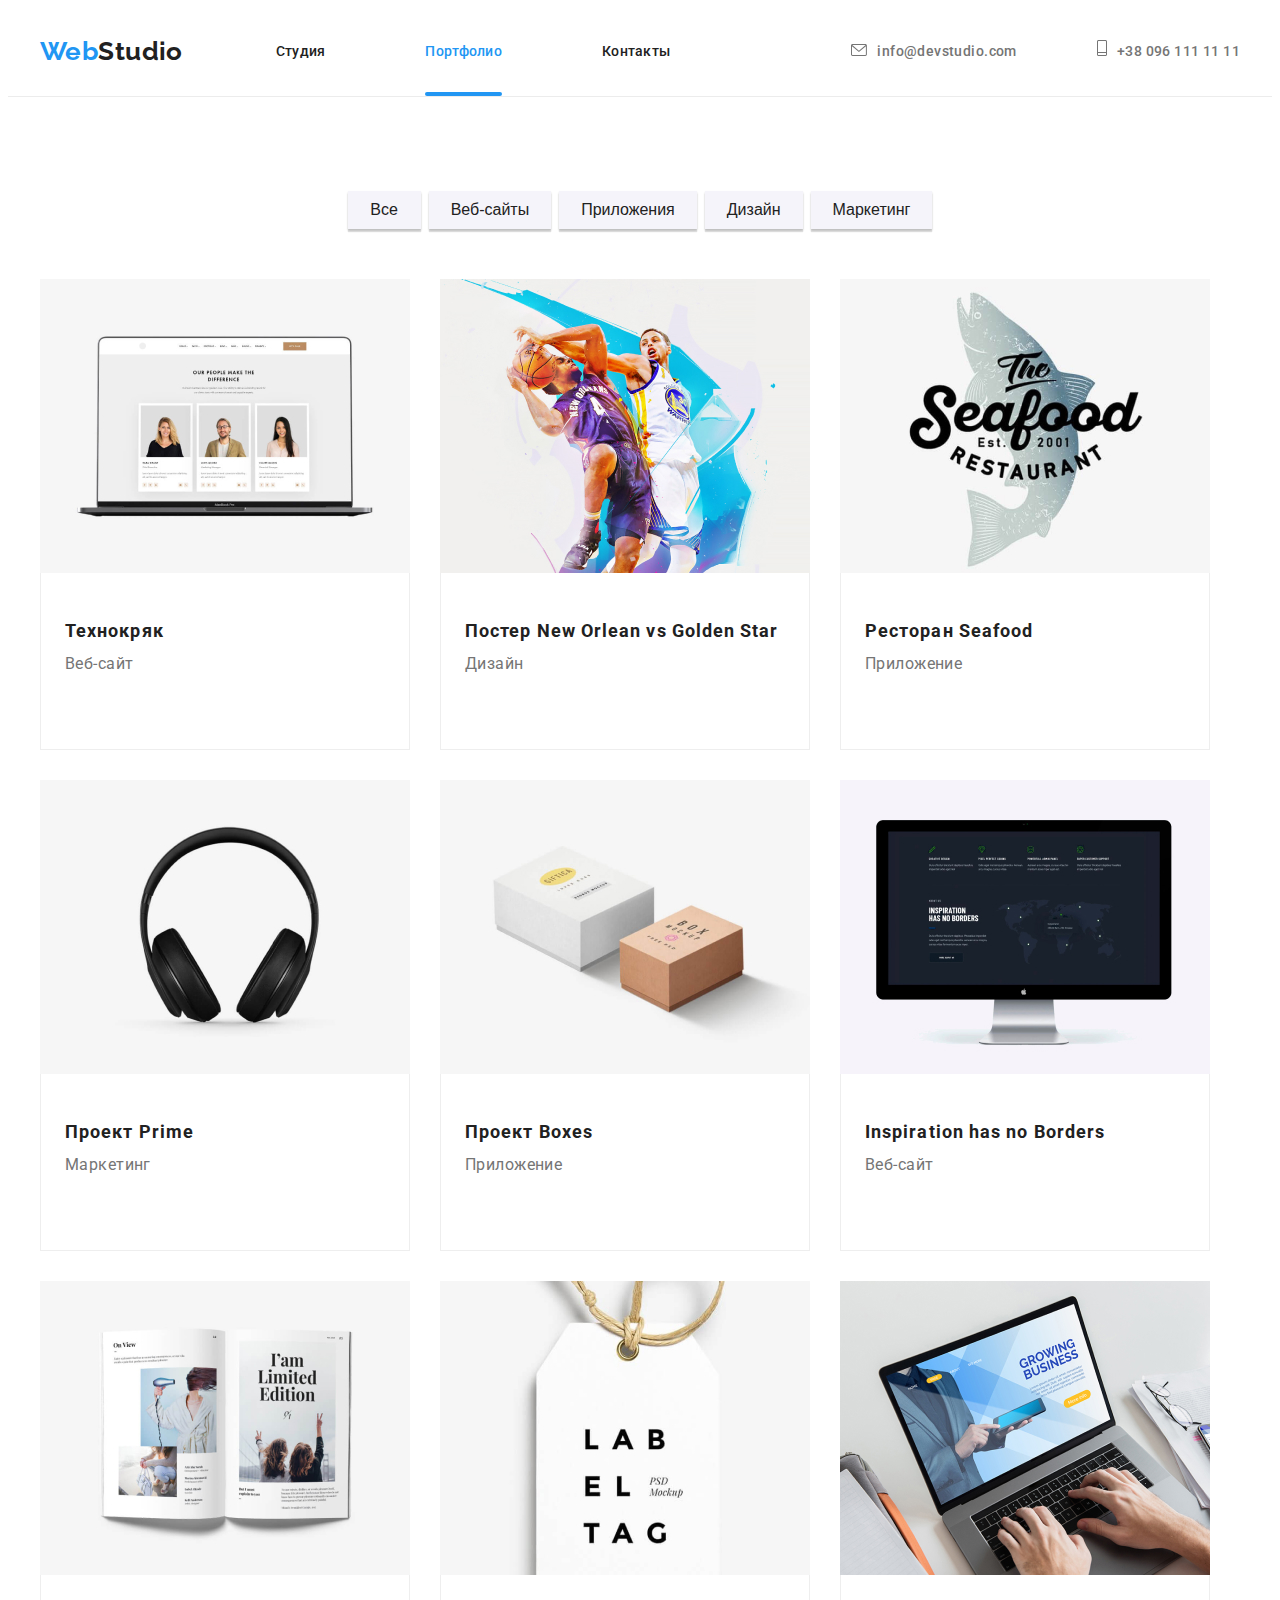
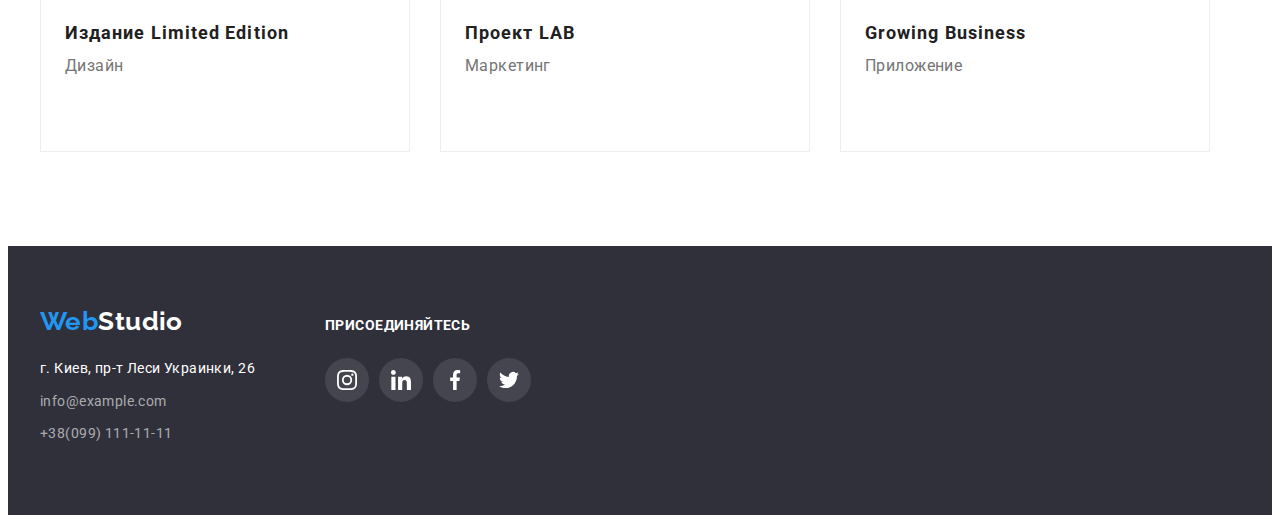
==== portfolio.html @ 969b807a "Added files" ====
<!DOCTYPE html>
<html lang="ru">
<head>
    <meta charset="UTF-8">
    <meta name="viewport" content="width=device-width, initial-scale=1.0">
    <title>Portfolio</title>
    <link href="https://fonts.googleapis.com/css2?family=Roboto:wght@400;700;900&display=swap" rel="stylesheet">
    <link href="https://fonts.googleapis.com/css2?family=Raleway:wght@700&display=swap" rel="stylesheet">
    <link rel="stylesheet" href="https://cdnjs.cloudflare.com/ajax/libs/modern-normalize/1.0.0/modern-normalize.min.css" integrity="sha512-ISS7cAi1PEhQ8jnbJpJZMd29NlhNj4AWYyLOSp2CE/CsHxTCu+r+t0D2yoJudVrd0/8fTVPUVDzY5Tvli75u/g==" crossorigin="anonymous" />
    <link rel="stylesheet" href="./css/styles.css" />
</head>
<body>
    <header class="header">
   
        <div class="container header-container">
           <!--Навигация-->
            <nav class="navigation">
              <a href="./index.html" class="link">
             <p class="link logo" lang="en"><span class="logo-part">Web</span>Studio</p>
           </a>
       
           <ul class="site-nav list">
             <li class="menu-item"><a href="./index.html" class="link menu-link">Студия</a></li>
             <li class="menu-item"><a href="./portfolio.html" class="link menu-link"><span class="current">Портфолио</span></a></li>
             <li class="menu-item"><a href="#footer" class="link menu-link">Контакты</a></li>
           </ul>
           </nav> 
           
           <ul class="auth-nav list">
             <li class="menu-item"><a href="mailto:info@devstudio.com" class="link contact-link">
               <svg class="email-icon" width="16" height="12">
                 <use xlink:href="./images/spritenew.svg#icon-envelope"></use>
               </svg>info@devstudio.com</a></li>
             <li class="menu-item"><a href="tel:380961111111" class="link contact-link">
               <svg class="email-icon" width="10" height="16"> 
                 <use xlink:href="./images/spritenew.svg#icon-phone"></use>
               </svg>+38 096 111 11 11</a></li>
           </ul>
         
        </div>
       </header>
      
    <main>
       
    <section class="our-projects">
        <div class="container container-top">
            
     <!--Кнопки для разделов-->
        
            <h1 class="visually-hidden">Кнопки навигации для разделов</h1>
            <ul class="list filter-box">
                   <li class="item"><button type="button" class="link filter-button">Все</button></li>
                   <li class="item"><button type="button" class="link filter-button">Веб-сайты</button></li>
                   <li class="item"><button type="button" class="link filter-button">Приложения</button></li>
                   <li class="item"><button type="button" class="link filter-button">Дизайн</button></li>
                   <li class="item"><button type="button" class="link filter-button">Маркетинг</button></li>
               </ul> 
        </div>
       
                
    <!--Наши проекты с фото-->
       <div class="container">
       <h2 class="visually-hidden">Наши проекты</h2>

     
       <ul class="list project-list">
       <li class="our-project-card">
           <a href="" class="link">
           <div class="portfolio-thumb">
             <img src="./images/techno.jpg" alt="Фото сайта">
             <p class="portfolio-overlay">Технокряк это современная площадка распространения коронавируса. Компании используют эту платформу для цифрового
            шпионажа и атак на защищённые сервера конкурентов.</p>
        </div>
        </a>
        <div class="project-card-content">
              <h3 class="title our-project-title">Технокряк</h3>
              <p class="our-project-topic">Веб-сайт</p>
        </div>                        
      </li>
     
      <li class="our-project-card">
          <a href="" class="link"> 
            <div class="portfolio-thumb">
              <img src="./images/poster.jpg" alt="Постер с баскетболистами">
              <p class="portfolio-overlay">Технокряк это современная площадка распространения коронавируса. Компании используют эту платформу для цифрового
                шпионажа и атак на защищённые сервера конкурентов.</p>
              </div>
          </a>
          <div class="project-card-content">
              <h3 class="title our-project-title">Постер New Orlean vs Golden Star</h3>
              <p class="our-project-topic">Дизайн</p>
          </div>                        
      </li>

      <li class="our-project-card">
          <a href="" class="link">
            <div class="portfolio-thumb">
              <img src="./images/seafood.jpg" alt="Лого ресторана">
              <p class="portfolio-overlay">Технокряк это современная площадка распространения коронавируса. Компании используют эту платформу для цифрового
                шпионажа и атак на защищённые сервера конкурентов.</p>
              </div>
          </a>
          <div class="project-card-content">
              <h3 class="title our-project-title">Ресторан Seafood</h3>
              <p class="our-project-topic">Приложение</p>
          </div>                        
      </li>

      <li class="our-project-card">
          <a href="" class="link">
            <div class="portfolio-thumb">
              <img src="./images/prime.jpg" alt="Черные наушники">
              <p class="portfolio-overlay">Технокряк это современная площадка распространения коронавируса. Компании используют эту платформу для цифрового
                шпионажа и атак на защищённые сервера конкурентов.</p>
              </div>
          </a>
          <div class="project-card-content">
              <h3 class="title our-project-title">Проект Prime</h3>
              <p class="our-project-topic">Маркетинг</p>
          </div>                        
      </li>

      <li class="our-project-card">
          <a href="" class="link">
            <div class="portfolio-thumb">
              <img src="./images/boxes.jpg" alt="Две коробки">
              <p class="portfolio-overlay">Технокряк это современная площадка распространения коронавируса. Компании используют эту платформу для цифрового
                шпионажа и атак на защищённые сервера конкурентов.</p>
              </div>
          </a>
          <div class="project-card-content">
              <h3 class="title our-project-title">Проект Boxes</h3>
              <p class="our-project-topic">Приложение</p>
          </div>                        
      </li>

      <li class="our-project-card">
          <a href="" class="link">
            <div class="portfolio-thumb">
              <img src="./images/inspiration.jpg" alt="Монитор компьютера">
              <p class="portfolio-overlay">Технокряк это современная площадка распространения коронавируса. Компании используют эту платформу для цифрового
                шпионажа и атак на защищённые сервера конкурентов.</p>
              </div>
          </a>
          <div class="project-card-content">
              <h3 class="title our-project-title">Inspiration has no Borders</h3>
              <p class="our-project-topic">Веб-сайт</p>
          </div>                        
      </li>

      <li class="our-project-card">
          <a href="" class="link">
            <div class="portfolio-thumb">
              <img src="./images/limited.jpg" alt="Журнал">
              <p class="portfolio-overlay">Технокряк это современная площадка распространения коронавируса. Компании используют эту платформу для цифрового
                шпионажа и атак на защищённые сервера конкурентов.</p>
              </div>
          </a>
          <div class="project-card-content">
              <h3 class="title our-project-title">Издание Limited Edition</h3>
              <p class="our-project-topic">Дизайн</p>
          </div>
      </li>

      <li class="our-project-card">
          <a href="" class="link">
            <div class="portfolio-thumb">
              <img src="./images/lab.jpg" alt="Бирка на веревочке">
              <p class="portfolio-overlay">Технокряк это современная площадка распространения коронавируса. Компании используют эту платформу для цифрового
                шпионажа и атак на защищённые сервера конкурентов.</p>
              </div>
          </a>
          <div class="project-card-content">
              <h3 class="title our-project-title">Проект LAB</h3>
              <p class="our-project-topic">Маркетинг</p>
          </div>
      </li>

      <li class="our-project-card">
          <a href="" class="link">
            <div class="portfolio-thumb">
              <img src="./images/business.jpg" alt="Человек печатает текст на ноутбуке">
              <p class="portfolio-overlay">Технокряк это современная площадка распространения коронавируса. Компании используют эту платформу для цифрового
                шпионажа и атак на защищённые сервера конкурентов.</p>
              </div>
          </a>
          <div class="project-card-content">
              <h3 class="title our-project-title">Growing Business</h3>
              <p class="our-project-topic">Приложение</p>
          </div>
      </li>

  </ul>
       
    </div>
  
            
</section>
    
</main>

    
    <!--Подвал сайта--> 
    <footer class="dark-background footer-box" id="footer">
        <div class="container footer-container">
        <div>
          <!--Логотип-->
          <a href="./index.html" class="link"> </a>
          <p class="link footer-logo" lang="en"><span class="logo-part">Web</span>Studio</p>
    
         <!--Адрес-->
        <address class="footer-address">
          <ul class="list">
          <li>
            <p class="link">г. Киев, пр-т Леси Украинки, 26</p>
          </li>
           <li class="footer-contacts">
             <a id="email" class="link list" href="mailto:info@example.com">info@example.com</a>
            </li> 
           <li class="footer-contacts"> 
             <a id="tel" class="link list" href="tel:+380991111111">+38(099) 111-11-11</a>
            </li>
          </ul>
  
        </address>
      </div>
          
  
        <!--Присоединяйтесь-->
        
        <div class="join-us">
          <h3 class="title-join-us">Присоединяйтесь</h3>
          <ul class="list social-box-footer">
            <li class="social-list">
              <a href="https://instagram.com" class="socialmedia footer">
                <svg class="socialmedia-icon">
                <use xlink:href="./images/spritenew.svg#icon-instagram"></use>
            </svg></a>
            </li>
            
            <li class="social-list">
              <a href="https://twitter.com" class="socialmedia footer">
                <svg class="socialmedia-icon">
                <use xlink:href="./images/spritenew.svg#icon-twitter"></use>
            </svg></a>
            </li>
    
            <li class="social-list"> 
              <a href="https://facebook.com" class="socialmedia footer">
                <svg class="socialmedia-icon">
                <use xlink:href="./images/spritenew.svg#icon-facebook"></use>
            </svg></a>
            </li>
    
            <li class="social-list">
              <a href="https://linkedin.com" class="socialmedia footer">
                <svg class="socialmedia-icon">
                <use xlink:href="./images/spritenew.svg#icon-linkedin"></use>
            </svg></a>
            </li>
          </ul>
    
        </div>
      </div>
  
      </footer>
     
       
</body>
</html>
---- css/styles.css ----
:root {
  --main-text-color: #757575;
  --accent-color: rgb(33, 150, 243);
  --title-color: #212121;
  --white: #ffffff;
  --dark-background: #2f303a;
  --footer-contacts: rgba(255, 255, 255, 0.6);
  --button: #f5f4fa;
  --icon-color: #afb1b8;
}

html {
  box-sizing: border-box;
}

body {
  font-family: "Roboto", sans-serif;
  font-size: 14px;
  line-height: 1.71;
  letter-spacing: 0.03em;
  color: var(--main-text-color);
  background-color: var(--white);
}

address {
  font-style: normal;
}

img {
  display: block;
  max-width: 100%;
  height: auto;
}
h1,
h2,
h3,
p {
  margin: 0;
}

p {
  margin-bottom: 50px;
}

/*Скрытые заголовки*/
.visually-hidden {
  position: absolute !important;
  clip: rect(1px 1px 1px 1px);
  clip: rect(1px, 1px, 1px, 1px);
  padding: 0 !important;
  border: 0 !important;
  height: 1px !important;
  width: 1px !important;
  overflow: hidden;
}

/*Контейнер для секций НЕ ТРОГАТЬ БОЛЬШЕ*/
.container {
  width: 1200px;
  padding-left: 15px;
  padding-right: 15px;
  margin-right: auto;
  margin-left: auto;
}

/*Список без маркеров*/
.list {
  margin: 0;
  padding: 0;
  list-style: none;
}

/*Ссылка*/
.link {
  color: var(--title-color);
  text-decoration: none;
}

.link:hover,
.link:focus {
  color: var(--accent-color);
  text-decoration: underline;
  transition-duration: 250ms;
  transition-timing-function: cubic-bezier(0.4, 0, 0.2, 1);
}

/*Header*/
.header {
  align-items: center;
  background-color: var(--white);
  border-bottom: 1px solid #ececec;
}

.header .logo {
  margin-right: 93px;
}

.header-container {
  display: flex;
  justify-content: flex-end;
  align-items: center;

  min-height: 80px;
}

/*Логотип*/
.logo {
  margin-bottom: 0;
  padding-top: 24px;
  padding-bottom: 25px;

  font-family: Raleway;
  font-style: normal;
  font-weight: bold;
  font-size: 26px;
  line-height: 1.19;
  color: var(--title-color);
}

.logo-part {
  color: var(--accent-color);
}

/* Навигация */
.navigation {
  display: flex;
  align-items: center;
  margin-right: auto;
}

/*Навигация сайта*/

.site-nav {
  display: inline-flex;
  margin-top: 32px;
  margin-bottom: 32px;
}

.menu-item:not(:last-child) {
  margin-right: 50px;
}

/*Применится ко всем, у которых есть сосед сверху*/
.site-nav .menu-item + .menu-item {
  margin-left: 50px;
}

.menu-link {
  font-weight: 500;
  line-height: 1.314;
  letter-spacing: 0.02em;
  color: var(--title-color);
}

.menu-link:hover,
.menu-link:focus {
  color: var(--accent-color);
  text-decoration: none;
  transition-duration: 250ms;
  transition-timing-function: cubic-bezier(0.4, 0, 0.2, 1);
}

/*Контакты*/
.auth-nav {
  display: inline-flex;
  margin-top: 32px;
  margin-bottom: 32px;
}

.email-icon {
  margin-right: 10px;
  fill: var(--main-text-color);
}

.auth-nav .contact-link {
  margin-left: 30px;
  font-weight: 500;
}

.auth-nav .link {
  padding-top: 32px;
  padding-bottom: 32px;
  color: var(--main-text-color);
}

.contact-link:hover,
.contact-link:focus {
  color: var(--accent-color);
  transition-duration: 250ms;
  transition-timing-function: cubic-bezier(0.4, 0, 0.2, 1);
}

.contact-link:hover .email-icon,
.contact-link:focus {
  fill: var(--accent-color);
  transition-duration: 250ms;
  transition-timing-function: cubic-bezier(0.4, 0, 0.2, 1);
}

.head-line {
  border-bottom: 1px solid var(--main-text-color);
}

/*Секция и заголовок секции*/
.section {
  padding-top: 94px;
  padding-bottom: 94px;

  font-weight: bold;
  line-height: 1.167;
}

.section-title {
  margin-bottom: 50px;
  color: var(--title-color);
  font-size: 36px;
  line-height: 1.17;
  text-align: center;
}

.flexbox {
  display: flex;
  justify-content: space-between;
}

/*Специальный синий выделитель для "студия" и "e-mail"*/
.current {
  color: var(--accent-color);
  position: relative;
  padding-bottom: 0;
}

.current::after {
  position: absolute;
  display: block;
  content: "";
  width: 100%;
  height: 4px;
  border-radius: 2px;
  margin-left: auto;
  margin-right: auto;
  background-color: var(--accent-color);
  margin-top: 28px;
}

/*Секция героя*/
.hero-section {
  max-width: 1600px;
  margin-left: auto;
  margin-right: auto;
  background-image: linear-gradient(
      to right,
      rgba(47, 48, 58, 0.4),
      rgba(47, 48, 58, 0.4)
    ),
    url("../images/Img.jpg");
  background-color: var(--dark-background);
}

.hero-container {
  max-width: 690px;
  padding-top: 200px;
  padding-bottom: 200px;
  text-align: center;
  letter-spacing: 0.06em;
}
.hero-title {
  display: inline-block;
  margin-bottom: 30px;
  max-width: 696px;
  color: var(--white);
  font-size: 44px;
  font-weight: 900;
  line-height: 1.36;
  letter-spacing: 0.06em;
  text-transform: uppercase;
}

/*Кнопки*/

.button {
  display: inline-block;
  padding: 10px 32px;
  min-width: 200px;
  border-radius: 4px;
  box-shadow: 0px 4px 4px rgba(0, 0, 0, 0.15);
  font-family: inherit;
  font-weight: 700;
  font-size: 16px;
  line-height: 1.87;
  text-align: center;
  letter-spacing: 0.06em;
  color: var(--white);
  background-color: var(--accent-color);
}

.button:hover,
.button:focus {
  color: var(--white);
  background-color: var(--accent-color);
  transition-duration: 250ms;
  transition-timing-function: cubic-bezier(0.4, 0, 0.2, 1);
}

/*Бэкграунд*/
.dark-background {
  background: var(--dark-background);
  color: var(--white);
}

/*Преимущества*/
.section .about-section {
  padding-left: 0;
  padding-right: 0;
}

.about-section .list {
  display: flex;
  justify-content: space-between;
}

.about-section .li-item {
  flex-basis: calc(100% / 4 - 30px);
}

.list-item {
  width: cal(100% - 90px) / 4;
}

.list-item:not(:last-child) {
  margin-right: 30px;
}

.about-section {
  justify-content: space-between;
  background-color: var(--white);
}

/*Обнуляем в .about верхний паддинг*/
.about {
  padding-top: 0;
}

.about-title {
  margin-bottom: 10px;

  font-weight: bold;
  line-height: 1.14;
  color: var(--title-color);
  text-transform: uppercase;
}

.about-info {
  margin-bottom: 0;
  display: inline-block;
  line-height: 1.71;
  font-weight: normal;
  color: #757575;
}

.about-info:not(:last-child) {
  margin-right: 30px;
}
/*Overlay в секции О нас*/
.about-thumb {
  position: relative;
}

.about-overlay {
  position: absolute;
  width: 100%;
  left: 0;
  bottom: 0;
  padding: 27px 0;
  margin-bottom: 0;

  font-size: 14px;
  line-height: 1.14;
  text-align: center;
  text-transform: uppercase;
  color: var(--white);
  background-color: rgba(47, 48, 58, 0.8);
}

/*Следующие свойства для иконок в Преимущества*/
.feature > .list-item::before {
  display: block;
  content: "";
  height: 120px;
  margin-bottom: 25px;
  background-size: auto;
  background-repeat: no-repeat;
  background-position: center;
  background-color: var(--button);
  border-radius: 4px;
}

.icon-antenna::before {
  background-image: url(../images/icon/antenna.svg);
}
.icon-clock::before {
  background-image: url(../images/icon/clock.svg);
}
.icon-diagram::before {
  background-image: url(../images/icon/diagram.svg);
}
.icon-astronaut::before {
  background-image: url(../images/icon/astronaut.svg);
}

/*Наша команда*/
.team {
  padding-left: 0;
  padding-right: 0;
  padding-top: 94px;
  padding-bottom: 94px;
  background-color: var(--button);
  color: var(--title-color);
  width: auto;
}

.team .list {
  display: flex;
}

.team-item {
  text-align: center;
  background-color: var(--white);
}

.team-item {
  background: var(--white);
  box-shadow: 0px 1px 3px rgba(0, 0, 0, 0.12), 0px 1px 1px rgba(0, 0, 0, 0.14),
    0px 2px 1px rgba(0, 0, 0, 0.2);
  border-radius: 0px 0px 4px 4px;
}

.team .team-item + .team-item {
  margin-left: 30px;
}

.team h3 {
  font-size: 16px;
  line-height: 1.187;
  text-align: center;
  letter-spacing: 0.03em;
  margin-top: 30px;
  margin-bottom: 10px;
  font-style: normal;
}

.team p {
  color: var(--main-text-color);
  font-size: 16px;
  font-weight: normal;
  line-height: 1.19;
  text-align: center;
  letter-spacing: 0.03em;
  margin-bottom: 30px;
}

.social-box {
  display: flex;
  padding-left: 32px;
  padding-right: 32px;
  margin-top: 16px;
}

.social-list:not(:last-child) {
  margin-right: 10px;
}

.socialmedia {
  display: inline-flex;
  width: 44px;
  height: 44px;
  justify-content: center;
  align-items: center;
  margin-bottom: 30px;
  border-radius: 50%;
  background-size: 20px;
  background-repeat: no-repeat;
  fill: var(--icon-color);
}

.socialmedia-icon {
  width: 20px;
  height: 20px;
}

.socialmedia:hover {
  background-color: var(--accent-color);
  fill: var(--white);
  transition-duration: 250ms;
  transition-timing-function: cubic-bezier(0.4, 0, 0.2, 1);
}

/*Клиенты*/
.clients-box {
  display: flex;
}

.clients-box .item:not(:last-child) {
  margin-right: 30px;
}

.clients-logo {
  display: inline-flex;
  align-items: center;
  justify-content: center;
  width: 170px;
  height: 90px;
  border: 1px solid var(--icon-color);
  border-radius: 4px;
  fill: var(--icon-color);
}

.clients-logo:hover {
  fill: var(--accent-color);
  border: 1px solid var(--accent-color);
  transition-duration: 250ms;
  transition-timing-function: cubic-bezier(0.4, 0, 0.2, 1);
}

/*Футер*/
.footer-box {
  background-color: var(--dark-background);
}

.footer-logo {
  margin-bottom: 20px;
  font-family: Raleway;
  font-style: normal;
  font-weight: bold;
  font-size: 26px;
  line-height: 1.19;

  color: var(--white);
}

.footer-address {
  font-weight: 400;
  text-align: left;
}

.footer-address .link {
  color: var(--white);
  margin-bottom: 9px;
  display: inline-block;
  font-style: normal;
}

.footer-contacts .link {
  color: var(--footer-contacts);
}

.footer-container {
  display: flex;
  align-items: baseline;
  margin-top: 94px;
  padding-top: 60px;
  padding-bottom: 60px;
}

/*Присоединяйтесь*/
.join-us {
  margin-left: 70px;
}

.title-join-us {
  font-weight: 700;
  font-size: 14px;
  text-transform: uppercase;
  color: var(--white);
  margin-bottom: 20px;
}

.social-box-footer {
  display: flex;
}

.footer {
  background: rgba(255, 255, 255, 0.1);
  fill: var(--white);
}

/*Секция Filter*/
.container .container-top {
  max-width: 1200px;
}

.filter-box {
  display: flex;
  justify-content: center;
  margin-bottom: 50px;
}

.filter-box .item {
  display: inline-block;
  align-items: center;
}

.item {
  font-style: normal;
  font-weight: 500;
  font-size: 16px;
  line-height: 1.62;

  text-align: center;
  letter-spacing: 0.03em;
}

.filter-box .item:not(:last-child) {
  margin-right: 8px;
}

.filter-button {
  padding: 6px 22px;
  color: var(--title-color);
  background: #f5f4fa;
  font-weight: 500;
  font-size: 16px;
  line-height: 1.625;
  min-width: 73px;
  border: none;
  box-shadow: 0px 3px 1px rgba(0, 0, 0, 0.1), 0px 1px 2px rgba(0, 0, 0, 0.08),
    0px 2px 2px rgba(0, 0, 0, 0.12);
}

.filter-button:hover,
.filter-button:focus {
  background-color: var(--button);
  color: var(--title-color);
  border: 1px solid var(--accent-color);
  transition-duration: 250ms;
  transition-timing-function: cubic-bezier(0.4, 0, 0.2, 1);
}

/*Карточки*/
.our-projects {
  padding-top: 94px;
}

.project-list {
  display: flex;
  flex-wrap: wrap;
}

.our-project-card:not(:nth-child(3n)) {
  margin-right: 30px;
}

.our-project-card:not(:nth-last-child(-n + 3)) {
  margin-bottom: 30px;
}

.our-project-card:hover,
.our-project-card:focus {
  box-shadow: 0px 1px 1px rgba(0, 0, 0, 0.12), 0px 4px 4px rgba(0, 0, 0, 0.06),
    1px 4px 6px rgba(0, 0, 0, 0.16);
  transition-duration: 250ms;
  transition-timing-function: cubic-bezier(0.4, 0, 0.2, 1);
}

.portfolio-thumb {
  position: relative;
  overflow: hidden;
}

.portfolio-overlay {
  position: absolute;
  top: 0;
  left: 0;
  width: 100%;
  height: 100%;
  transform: translateY(100%);
  transition: transform 250ms ease;
  margin-bottom: 0;
  padding: 63px 24px;
  font-size: 18px;
  line-height: 1.56;
  color: var(--white);
  background-color: rgba(33, 150, 243, 0.9);
}

.our-project-card:hover .portfolio-overlay,
.our-project-card .link:focus .portfolio-overlay {
  transform: translateX(0);
  transition-duration: 250ms;
  transition-timing-function: cubic-bezier(0.4, 0, 0.2, 1);
}

.project-card-content {
  border-right: 1px solid #eeeeee;
  border-bottom: 1px solid #eeeeee;
  border-left: 1px solid #eeeeee;
  padding: 20px 24px;
}

.our-project-title {
  margin-top: 20px;
  font-size: 18px;
  line-height: 2;
  letter-spacing: 0.06em;
  color: var(--title-color);
}

.our-project-topic {
  font-size: 16px;
  line-height: 1.87;
}

/*Модальное окно*/
.backdrop {
  position: fixed;
  top: 0;
  left: 0;
  width: 100%;
  height: 100%;
  background: rgba(0, 0, 0, 0.2);

  opacity: 1;
  transition: opacity 400ms cubic-bezier(0.4, 0, 0.2, 1);
}

.backdrop.is-hidden {
  opacity: 0;
  pointer-events: none;
}

.modal {
  position: absolute;
  top: 50%;
  left: 50%;
  transform: translate(-50%, -50%);
  min-width: 528px;
  min-height: 581px;
  padding: 40px;

  background-color: var(--white);
  box-shadow: 0px 1px 3px rgba(0, 0, 0, 0.12), 0px 1px 1px rgba(0, 0, 0, 0.14),
    0px 2px 1px rgba(0, 0, 0, 0.2);
  border-radius: 4px;
}

.close-modal {
  position: absolute;
  top: 8px;
  right: 8px;
  border: 1px solid rgba(0, 0, 0, 0.1);
  border-radius: 50px;

  display: flex;
  justify-content: center;
  align-items: center;

  width: 30px;
  height: 30px;

  margin: 0;
  padding: 0;

  font-family: inherit;
  font-weight: 600;
  font-size: 16px;

  color: var(--title-color);
  background-color: var(--white);
  cursor: pointer;
}

.close-modal:hover,
.close-modal:focus {
  border-color: var(--accent-color);
  background-color: var(--white);
  transition-duration: 250ms;
  transition-timing-function: cubic-bezier(0.4, 0, 0.2, 1);
}
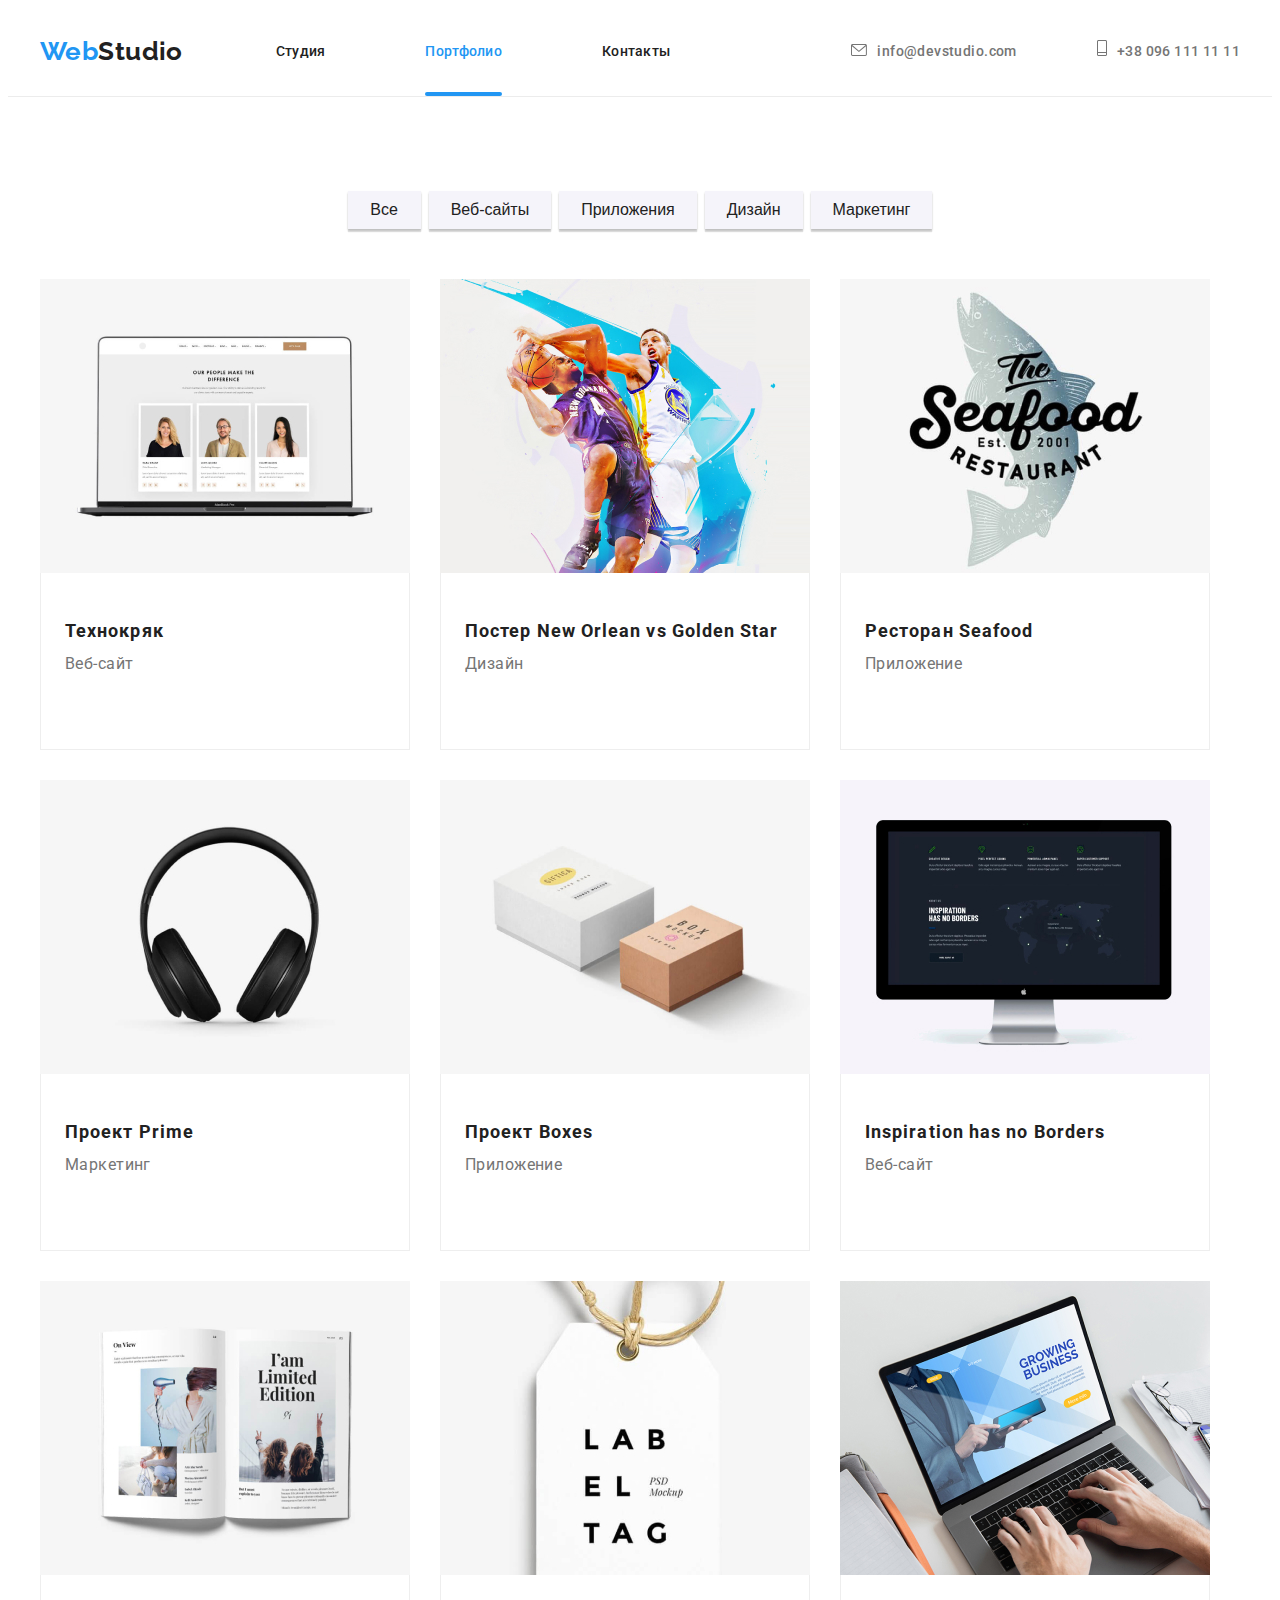
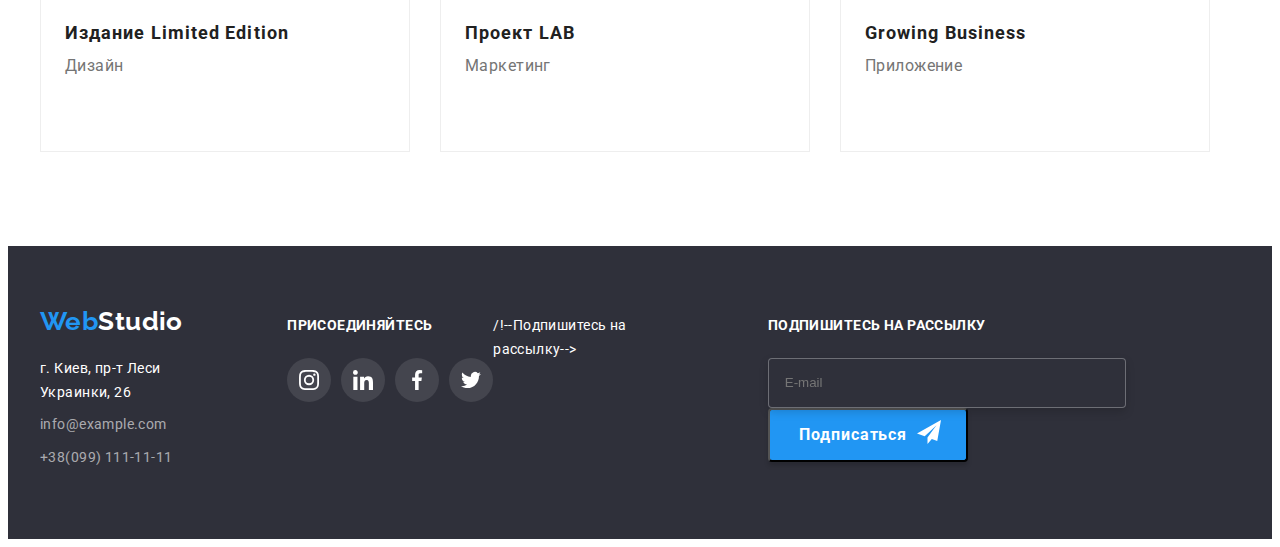
==== commit 40644ea2: "Добавлена в футере Подписка на рассылку" ====
--- a/portfolio.html
+++ b/portfolio.html
@@ -261,6 +261,19 @@
           </ul>
     
         </div>
+        
+        /!--Подпишитесь на рассылку-->
+        <div class="submit">
+          <h3 class="title-join-us">Подпишитесь на рассылку</h3>
+          <form autocomplete="on">
+          <input type="email" name="mail" class="sign-input" placeholder="E-mail">
+          <button type="submit" class="button button-sign">Подписаться
+            <svg class="submit-icon"> 
+            <use xlink:href="./images/iconform.svg#icon-send"></use>
+          </svg></button>
+          </form>
+        </div>
+
       </div>
   
       </footer>
--- a/css/styles.css
+++ b/css/styles.css
@@ -584,6 +584,45 @@
   fill: var(--white);
 }
 
+/*Подпишитесь на рассылку*/
+.submit {
+  margin-left: 93px;
+}
+
+.button-sign {
+  padding-left: 29px;
+  padding-right: 10px;
+  width: 200px;
+  min-height: 50px;
+  text-align: left;
+  line-height: 1.875;
+}
+
+.sign-input {
+  color: rgba(255, 255, 255, 0.6);
+  width: 358px;
+  height: 50px;
+  border: 1px solid rgba(255, 255, 255, 0.3);
+  box-sizing: border-box;
+  filter: drop-shadow(0px 4px 4px rgba(0, 0, 0, 0.15));
+  border-radius: 4px;
+  background-color: var(--dark-background);
+
+  margin-right: 12px;
+  padding-left: 16px;
+}
+
+.submit-icon {
+  position: absolute;
+  fill: var(--white);
+  display: inline-flex;
+
+  margin-left: 10px;
+  margin-right: 13px;
+  width: 24px;
+  height: 24px;
+}
+
 /*Секция Filter*/
 .container .container-top {
   max-width: 1200px;
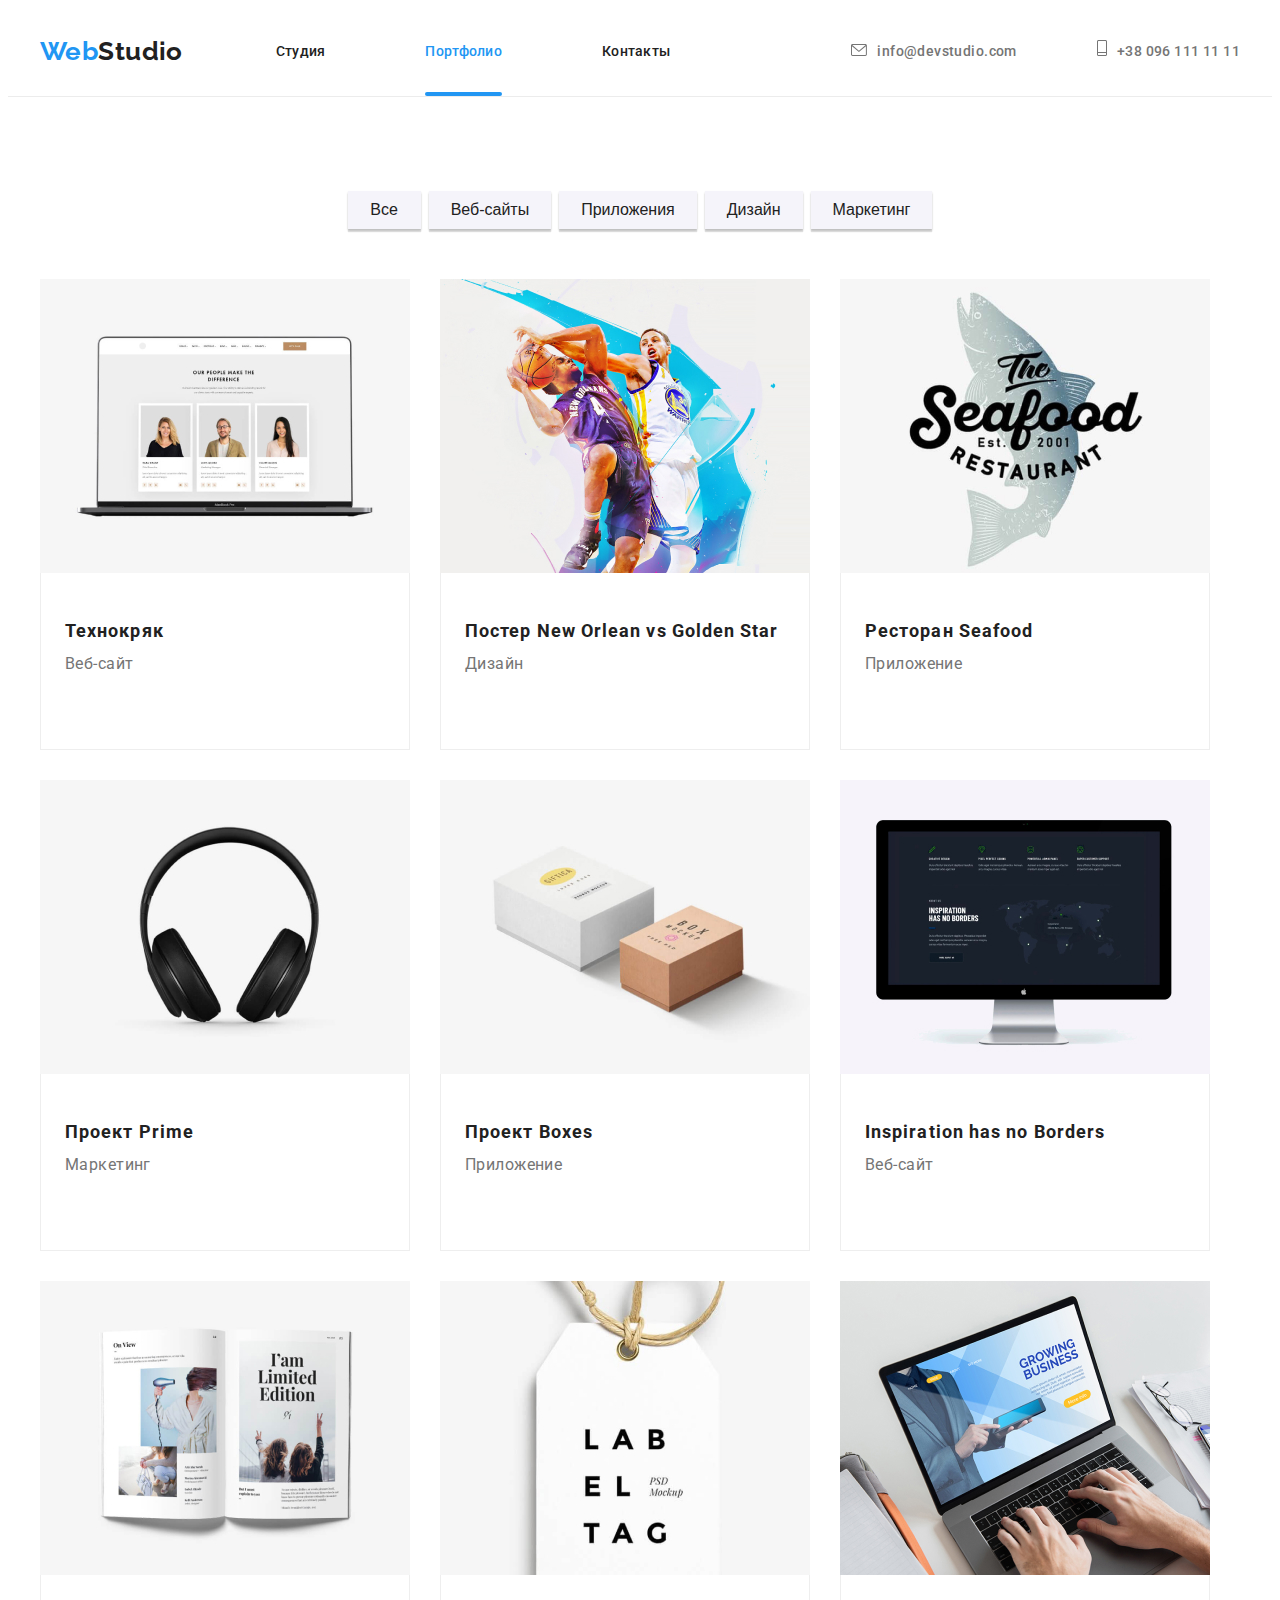
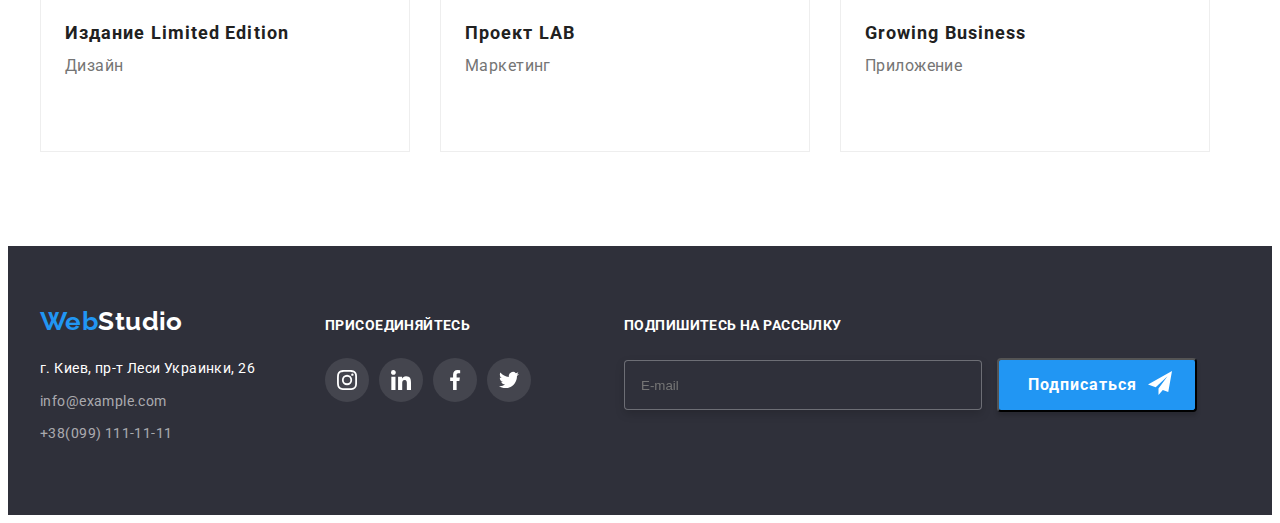
==== commit de59849c: "Added original checkbox" ====
--- a/portfolio.html
+++ b/portfolio.html
@@ -262,11 +262,11 @@
     
         </div>
         
-        /!--Подпишитесь на рассылку-->
+        <!--Подпишитесь на рассылку-->
         <div class="submit">
           <h3 class="title-join-us">Подпишитесь на рассылку</h3>
           <form autocomplete="on">
-          <input type="email" name="mail" class="sign-input" placeholder="E-mail">
+          <input type="email" name="mail" class="sign-input" placeholder="E-mail" required>
           <button type="submit" class="button button-sign">Подписаться
             <svg class="submit-icon"> 
             <use xlink:href="./images/iconform.svg#icon-send"></use>
@@ -275,6 +275,7 @@
         </div>
 
       </div>
+
   
       </footer>
      
--- a/css/styles.css
+++ b/css/styles.css
@@ -20,6 +20,10 @@
   letter-spacing: 0.03em;
   color: var(--main-text-color);
   background-color: var(--white);
+}
+
+textarea {
+  resize: none;
 }
 
 address {
@@ -276,7 +280,7 @@
   text-transform: uppercase;
 }
 
-/*Кнопки*/
+/*Кнопка*/
 
 .button {
   display: inline-block;
@@ -590,6 +594,7 @@
 }
 
 .button-sign {
+  position: relative;
   padding-left: 29px;
   padding-right: 10px;
   width: 200px;
@@ -617,10 +622,11 @@
   fill: var(--white);
   display: inline-flex;
 
-  margin-left: 10px;
-  margin-right: 13px;
   width: 24px;
   height: 24px;
+  top: 11px;
+  right: 23px;
+  transition: 250ms cubic-bezier(0.4, 0, 0.2, 1);
 }
 
 /*Секция Filter*/
@@ -771,7 +777,7 @@
   position: absolute;
   top: 50%;
   left: 50%;
-  transform: translate(-50%, -50%);
+
   min-width: 528px;
   min-height: 581px;
   padding: 40px;
@@ -780,6 +786,9 @@
   box-shadow: 0px 1px 3px rgba(0, 0, 0, 0.12), 0px 1px 1px rgba(0, 0, 0, 0.14),
     0px 2px 1px rgba(0, 0, 0, 0.2);
   border-radius: 4px;
+
+  transform: translate(-50%, -50%) scale(1);
+  transition: transform 350ms cubic-bezier(0.4, 0, 0.2, 1);
 }
 
 .close-modal {
@@ -799,19 +808,155 @@
   margin: 0;
   padding: 0;
 
-  font-family: inherit;
-  font-weight: 600;
-  font-size: 16px;
-
-  color: var(--title-color);
   background-color: var(--white);
   cursor: pointer;
 }
 
 .close-modal:hover,
 .close-modal:focus {
+  fill: var(--accent-color);
   border-color: var(--accent-color);
   background-color: var(--white);
   transition-duration: 250ms;
   transition-timing-function: cubic-bezier(0.4, 0, 0.2, 1);
 }
+
+/*Form*/
+.form {
+  width: 448px;
+  margin-left: auto;
+  margin-right: auto;
+}
+
+.form-title {
+  font-style: normal;
+  font-size: 20px;
+  line-height: 1.15;
+  text-align: center;
+  color: var(--title-color);
+  margin-bottom: 12px;
+}
+
+.form-field {
+  display: flex;
+  flex-direction: column;
+  margin-bottom: 20px;
+}
+
+.form-field label {
+  margin-bottom: 4px;
+}
+
+.form-field input,
+textarea {
+  border: 1px solid rgba(33, 33, 33, 0.2);
+  box-sizing: border-box;
+  border-radius: 4px;
+  margin: 0;
+  padding: 12px 16px;
+}
+
+.form-field input::placeholder {
+  background: var(--white);
+}
+
+.form-input {
+  width: 100%;
+  padding-left: 45px;
+}
+
+.form-button {
+  display: block;
+  margin: 0 auto;
+  border-color: var(--accent-color);
+}
+
+.input-wrapper {
+  position: relative;
+}
+
+.input-wrapper .form-input {
+  padding-left: 45px;
+}
+
+.input-wrapper:focus-within > .form-icon {
+  fill: var(--accent-color);
+  transition-duration: 250ms;
+  transition-timing-function: cubic-bezier(0.4, 0, 0.2, 1);
+}
+
+.input-wrapper:focus-within > .form-input {
+  outline: none;
+  border: 1px solid var(--accent-color);
+  transition-duration: 250ms;
+  transition-timing-function: cubic-bezier(0.4, 0, 0.2, 1);
+}
+
+.form-field:focus-within .form-textarea {
+  outline: none;
+  border: 1px solid var(--accent-color);
+  transition-duration: 250ms;
+  transition-timing-function: cubic-bezier(0.4, 0, 0.2, 1);
+}
+
+.man-icon {
+  position: absolute;
+  top: 14px;
+  left: 15px;
+}
+
+.call-icon {
+  position: absolute;
+  top: 13px;
+  left: 14px;
+}
+
+.mail-icon {
+  position: absolute;
+  top: 14px;
+  left: 13px;
+}
+
+.policy-field {
+  display: flex;
+  align-items: center;
+  justify-content: center;
+}
+
+.policy-lable {
+  display: inline-flex;
+  align-items: center;
+  line-height: 1.71;
+  margin-bottom: 30px;
+}
+
+.checkbox {
+  -webkit-appearance: none;
+  -moz-appearance: none;
+  appearance: none;
+}
+
+.checkbox:checked + .checkbox-icon {
+  border-color: var(--accent-color);
+  background-color: var(--accent-color);
+  background-image: url(../images/check.svg);
+  background-size: contain;
+  background-origin: border-box;
+  transition-duration: 250ms;
+  transition-timing-function: cubic-bezier(0.4, 0, 0.2, 1);
+}
+
+.checkbox-icon {
+  display: inline-block;
+  margin-right: 7px;
+  width: 16px;
+  height: 15px;
+  border: 2px solid var(--title-color);
+  border-radius: 2px;
+  cursor: pointer;
+}
+
+.policy-link {
+  color: var(--accent-color);
+  margin-left: 4px;
+}
